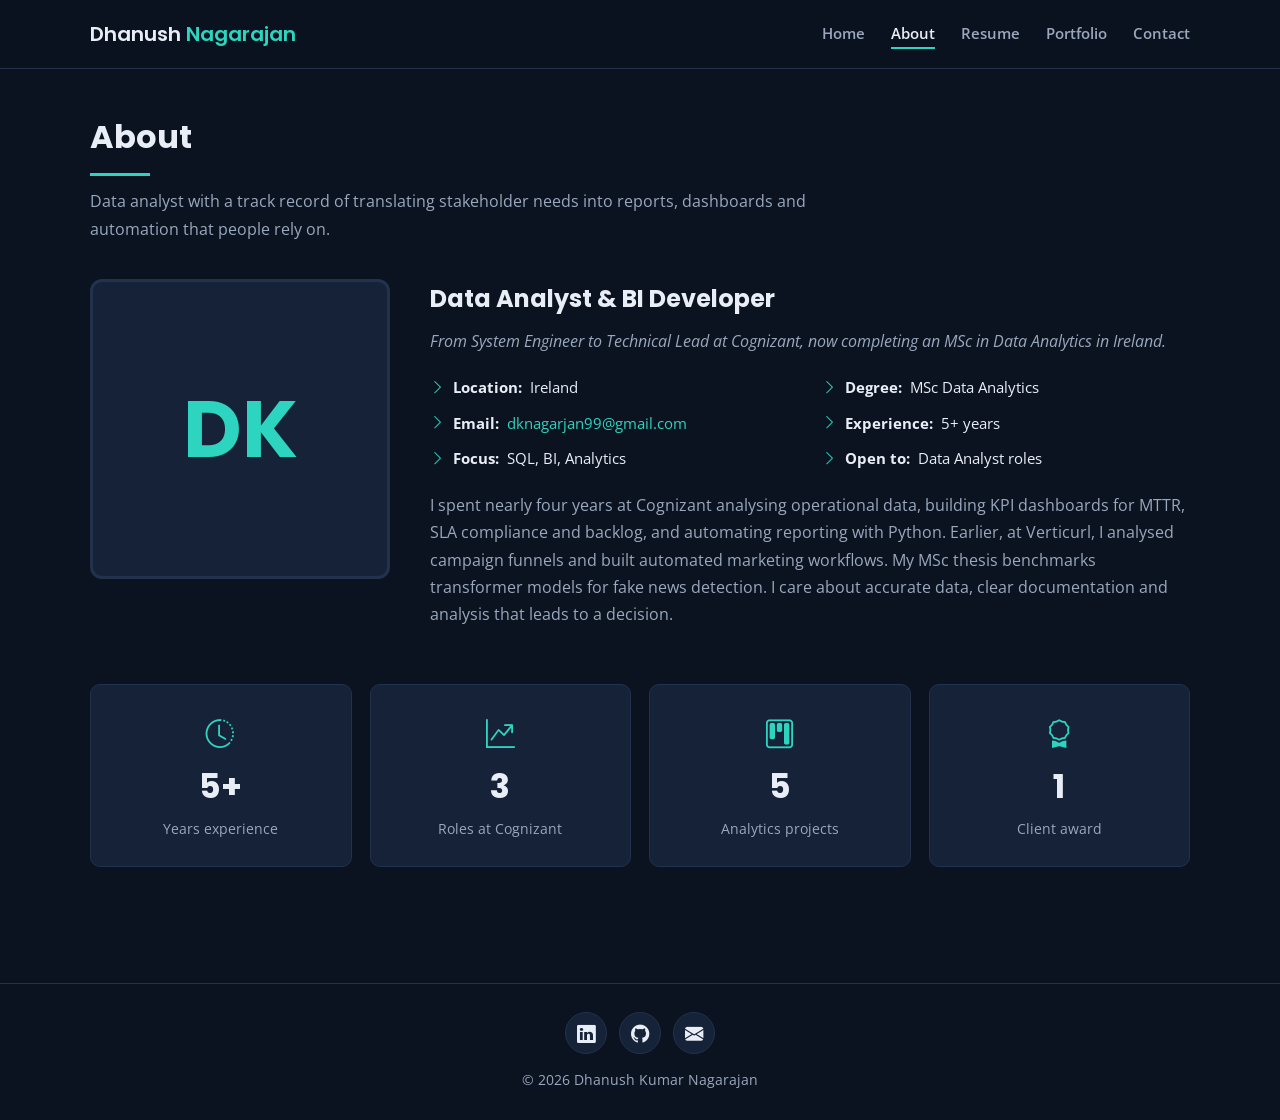
==== about.html @ 19d3b568 "Initial portfolio" ====
<!DOCTYPE html>
<html lang="en">
<head>
  <meta charset="UTF-8">
  <meta name="viewport" content="width=device-width, initial-scale=1.0">
  <title>About | Dhanush Kumar Nagarajan</title>
  <meta name="description" content="Data analyst with 5+ years in SQL, R, Python, Tableau and Power BI. MSc Data Analytics, TUS 2026.">
  <meta property="og:title" content="Dhanush Kumar Nagarajan | Data Analyst">
  <meta property="og:description" content="Data analyst with 5+ years in SQL, R, Python, Tableau and Power BI. MSc Data Analytics, TUS 2026.">
  <meta property="og:image" content="assets/profile.jpg">
  <link rel="icon" href="data:image/svg+xml,<svg xmlns='http://www.w3.org/2000/svg' viewBox='0 0 100 100'><rect width='100' height='100' rx='20' fill='%230b1320'/><text x='50' y='66' font-size='48' text-anchor='middle' fill='%232dd4bf' font-family='Arial' font-weight='bold'>DK</text></svg>">
  <link rel="preconnect" href="https://fonts.googleapis.com">
  <link rel="preconnect" href="https://fonts.gstatic.com" crossorigin>
  <link href="https://fonts.googleapis.com/css2?family=Open+Sans:ital,wght@0,400;0,600;1,400&family=Poppins:wght@400;600;700&display=swap" rel="stylesheet">
  <link rel="stylesheet" href="https://cdn.jsdelivr.net/npm/bootstrap-icons@1.11.3/font/bootstrap-icons.min.css">
  <link rel="stylesheet" href="style.css">
</head>
<body>

<header class="header">
  <div class="container header-inner">
    <a href="index.html" class="brand">Dhanush <span>Nagarajan</span></a>
    <nav class="nav">
      <ul>
        <li><a href="index.html">Home</a></li>
        <li><a href="about.html">About</a></li>
        <li><a href="resume.html">Resume</a></li>
        <li><a href="portfolio.html">Portfolio</a></li>
        <li><a href="contact.html">Contact</a></li>
      </ul>
    </nav>
    <button class="menu-btn" aria-label="Menu"><i class="bi bi-list"></i></button>
  </div>
</header>

<main class="page">
  <div class="container">

    <section class="block reveal">
      <div class="section-title">
        <h2>About</h2>
        <p>Data analyst with a track record of translating stakeholder needs into reports, dashboards and automation that people rely on.</p>
      </div>
      <div class="about">
        <div class="about-photo">
          <img src="assets/profile.jpg" alt="Dhanush Kumar Nagarajan"
               onerror="this.replaceWith(Object.assign(document.createElement('div'),{className:'initials',textContent:'DK'}))">
        </div>
        <div>
          <h3>Data Analyst &amp; BI Developer</h3>
          <p class="intro">From System Engineer to Technical Lead at Cognizant, now completing an MSc in Data Analytics in Ireland.</p>
          <ul class="facts">
            <li><i class="bi bi-chevron-right"></i><strong>Location:</strong> Ireland</li>
            <li><i class="bi bi-chevron-right"></i><strong>Degree:</strong> MSc Data Analytics</li>
            <li><i class="bi bi-chevron-right"></i><strong>Email:</strong> <a href="mailto:dknagarjan99@gmail.com">dknagarjan99@gmail.com</a></li>
            <li><i class="bi bi-chevron-right"></i><strong>Experience:</strong> 5+ years</li>
            <li><i class="bi bi-chevron-right"></i><strong>Focus:</strong> SQL, BI, Analytics</li>
            <li><i class="bi bi-chevron-right"></i><strong>Open to:</strong> Data Analyst roles</li>
          </ul>
          <p style="color:var(--muted)">I spent nearly four years at Cognizant analysing operational data, building KPI dashboards for MTTR, SLA compliance and backlog, and automating reporting with Python. Earlier, at Verticurl, I analysed campaign funnels and built automated marketing workflows. My MSc thesis benchmarks transformer models for fake news detection. I care about accurate data, clear documentation and analysis that leads to a decision.</p>
        </div>
      </div>
    </section>

    <section class="block reveal">
      <div class="stats">
        <div class="stat"><i class="bi bi-clock-history"></i><span class="num">5+</span><span>Years experience</span></div>
        <div class="stat"><i class="bi bi-graph-up-arrow"></i><span class="num">3</span><span>Roles at Cognizant</span></div>
        <div class="stat"><i class="bi bi-kanban"></i><span class="num">5</span><span>Analytics projects</span></div>
        <div class="stat"><i class="bi bi-award"></i><span class="num">1</span><span>Client award</span></div>
      </div>
    </section>

  </div>
</main>
<footer class="footer">
  <div class="container">
    <div class="social">
  <a href="https://linkedin.com/in/dhanush-kumar-nagarajan" target="_blank" rel="noopener" aria-label="LinkedIn"><i class="bi bi-linkedin"></i></a>
  <a href="https://github.com/dhanushknagarajan" target="_blank" rel="noopener" aria-label="GitHub"><i class="bi bi-github"></i></a>
  <a href="mailto:dknagarjan99@gmail.com" aria-label="Email"><i class="bi bi-envelope-fill"></i></a>
</div>
    <p>&copy; <span class="yr">2026</span> Dhanush Kumar Nagarajan</p>
  </div>
</footer>

<script src="main.js"></script>
</body>
</html>
---- style.css ----
:root {
  --bg: #0b1320;
  --bg-2: #111b2c;
  --card: #152238;
  --text: #e9eef6;
  --muted: #9aa8bd;
  --line: #22324d;
  --accent: #2dd4bf;
  --accent-dark: #14b8a6;
}

* { box-sizing: border-box; margin: 0; padding: 0; }
html { scroll-behavior: smooth; }
body {
  font-family: "Open Sans", system-ui, sans-serif;
  background: var(--bg);
  color: var(--text);
  line-height: 1.7;
}
a { color: var(--accent); text-decoration: none; }
img { max-width: 100%; display: block; }
h1, h2, h3, h4 { font-family: "Poppins", sans-serif; }

.container { width: min(1100px, 100% - 32px); margin-inline: auto; }

/* ---------- HEADER / NAV ---------- */
.header {
  position: fixed; inset: 0 0 auto 0; z-index: 50;
  background: rgba(11, 19, 32, .92); backdrop-filter: blur(8px);
  border-bottom: 1px solid var(--line);
}
.header-inner { display: flex; align-items: center; justify-content: space-between; height: 68px; }
.brand { font-family: "Poppins", sans-serif; font-weight: 600; font-size: 1.25rem; color: var(--text); }
.brand span { color: var(--accent); }
.nav ul { list-style: none; display: flex; gap: 26px; }
.nav a { color: var(--muted); font-weight: 600; font-size: .92rem; position: relative; padding: 4px 0; }
.nav a:hover, .nav a.active { color: var(--text); }
.nav a.active::after, .nav a:hover::after {
  content: ""; position: absolute; left: 0; right: 0; bottom: -2px; height: 2px; background: var(--accent);
}
.menu-btn { display: none; background: none; border: 0; color: var(--text); font-size: 1.7rem; cursor: pointer; }

/* ---------- HOME HERO ---------- */
.hero {
  min-height: 100vh; display: flex; align-items: center;
  background:
    linear-gradient(135deg, rgba(11,19,32,.93), rgba(11,19,32,.75)),
    url("assets/hero-bg.jpg") center/cover no-repeat,
    radial-gradient(circle at 80% 20%, #16345a 0%, var(--bg) 60%);
}
.hero h1 { font-size: clamp(2.4rem, 6vw, 4rem); font-weight: 700; line-height: 1.15; }
.hero h2 { font-size: clamp(1.2rem, 3vw, 1.7rem); font-weight: 400; color: var(--muted); margin: 14px 0 26px; }
.hero h2 .typed { color: var(--accent); border-right: 2px solid var(--accent); padding-right: 4px; }
.hero p { max-width: 560px; color: var(--muted); margin-bottom: 30px; }

.social { display: flex; gap: 12px; }
.social a {
  width: 42px; height: 42px; border-radius: 50%; display: grid; place-items: center;
  background: var(--card); color: var(--text); font-size: 1.15rem; border: 1px solid var(--line);
  transition: .2s;
}
.social a:hover { background: var(--accent); color: var(--bg); border-color: var(--accent); }

.btn {
  display: inline-block; padding: 11px 26px; border-radius: 50px; font-weight: 600; font-size: .92rem;
  border: 2px solid var(--accent); color: var(--accent); transition: .2s;
}
.btn:hover, .btn.solid { background: var(--accent); color: var(--bg); }
.btn.solid:hover { background: var(--accent-dark); border-color: var(--accent-dark); }
.btn-row { display: flex; flex-wrap: wrap; gap: 12px; margin-bottom: 30px; }

/* ---------- INNER PAGES ---------- */
.page { padding: 110px 0 60px; }
.section-title { margin-bottom: 36px; }
.section-title h2 {
  font-size: 2rem; font-weight: 700; position: relative; padding-bottom: 12px; display: inline-block;
}
.section-title h2::after {
  content: ""; position: absolute; left: 0; bottom: 0; width: 60px; height: 3px; background: var(--accent);
}
.section-title p { color: var(--muted); margin-top: 12px; max-width: 720px; }
.block { margin-bottom: 56px; }

/* ---------- ABOUT ---------- */
.about { display: grid; grid-template-columns: 300px 1fr; gap: 40px; align-items: start; }
.about-photo img, .initials {
  width: 100%; aspect-ratio: 1; object-fit: cover; border-radius: 12px; border: 3px solid var(--line);
}
.initials {
  display: grid; place-items: center; background: var(--card); color: var(--accent);
  font-family: "Poppins", sans-serif; font-size: 5rem; font-weight: 700;
}
.about h3 { font-size: 1.5rem; margin-bottom: 8px; }
.about .intro { color: var(--muted); font-style: italic; margin-bottom: 20px; }
.facts { display: grid; grid-template-columns: 1fr 1fr; gap: 10px 24px; list-style: none; margin: 20px 0; }
.facts li { display: flex; gap: 8px; font-size: .95rem; }
.facts i { color: var(--accent); }
.facts strong { white-space: nowrap; }

.stats { display: grid; grid-template-columns: repeat(4, 1fr); gap: 18px; }
.stat {
  background: var(--card); border: 1px solid var(--line); border-radius: 10px; padding: 24px; text-align: center;
}
.stat i { font-size: 1.8rem; color: var(--accent); }
.stat .num { display: block; font-family: "Poppins", sans-serif; font-size: 2.1rem; font-weight: 700; }
.stat span:last-child { color: var(--muted); font-size: .88rem; }

/* skill bars */
.skills-grid { display: grid; grid-template-columns: 1fr 1fr; gap: 6px 48px; }
.skill { margin-bottom: 18px; }
.skill-head { display: flex; justify-content: space-between; font-weight: 600; font-size: .9rem; margin-bottom: 6px; }
.skill-head span:last-child { color: var(--muted); }
.bar { height: 8px; background: var(--line); border-radius: 8px; overflow: hidden; }
.bar div { height: 100%; width: 0; background: linear-gradient(90deg, var(--accent-dark), var(--accent)); border-radius: 8px; transition: width 1.2s ease; }

/* ---------- RESUME ---------- */
.resume-cols { display: grid; grid-template-columns: 1fr 1fr; gap: 40px; }
.resume-title { font-size: 1.5rem; font-weight: 700; margin: 0 0 20px; }
.resume-item {
  position: relative; padding: 0 0 26px 24px; border-left: 2px solid var(--accent);
}
.resume-item::before {
  content: ""; position: absolute; left: -9px; top: 4px; width: 16px; height: 16px;
  border-radius: 50%; background: var(--bg); border: 2px solid var(--accent);
}
.resume-item h4 { font-size: 1.05rem; text-transform: uppercase; letter-spacing: .02em; }
.resume-item h5 {
  display: inline-block; background: var(--card); color: var(--accent); font-size: .82rem;
  padding: 3px 12px; border-radius: 4px; margin: 6px 0 10px; font-weight: 600;
}
.resume-item em { display: block; color: var(--muted); margin-bottom: 8px; font-size: .92rem; }
.resume-item ul { padding-left: 18px; color: var(--muted); font-size: .94rem; }
.resume-item li { margin-bottom: 4px; }

.skill-cats { display: grid; grid-template-columns: repeat(2, 1fr); gap: 18px; }
.skill-cat { background: var(--card); border: 1px solid var(--line); border-radius: 10px; padding: 20px; }
.skill-cat h4 { font-size: 1rem; margin-bottom: 10px; display: flex; gap: 8px; align-items: center; }
.skill-cat h4 i { color: var(--accent); }
.skill-cat ul { padding-left: 18px; color: var(--muted); font-size: .93rem; }

/* certification gallery */
.cert-grid { display: grid; grid-template-columns: repeat(3, 1fr); gap: 20px; }
.cert {
  background: var(--card); border: 1px solid var(--line); border-radius: 12px; overflow: hidden;
  transition: transform .2s, border-color .2s;
}
.cert:hover { transform: translateY(-5px); border-color: var(--accent); }
.cert-img {
  aspect-ratio: 16/10; display: grid; place-items: center; background: var(--bg-2);
  font-size: 3rem; color: var(--accent);
}
.cert-img img { width: 100%; height: 100%; object-fit: cover; }
.cert-body { padding: 16px 18px; }
.cert-body h4 { font-size: 1rem; }
.cert-body p { color: var(--muted); font-size: .86rem; }

/* ---------- PORTFOLIO ---------- */
.filters { display: flex; flex-wrap: wrap; gap: 8px; list-style: none; margin-bottom: 28px; }
.filters button {
  background: var(--card); color: var(--muted); border: 1px solid var(--line);
  padding: 7px 18px; border-radius: 50px; font-weight: 600; font-size: .86rem; cursor: pointer;
}
.filters button.active, .filters button:hover { background: var(--accent); color: var(--bg); border-color: var(--accent); }
.projects { display: grid; grid-template-columns: repeat(3, 1fr); gap: 22px; }
.project {
  background: var(--card); border: 1px solid var(--line); border-radius: 12px; overflow: hidden;
  display: flex; flex-direction: column; transition: transform .2s, border-color .2s;
}
.project:hover { transform: translateY(-5px); border-color: var(--accent); }
.project.hide { display: none; }
.project-thumb {
  aspect-ratio: 16/9; background: linear-gradient(135deg, #16345a, var(--bg-2));
  display: grid; place-items: center; font-size: 2.6rem; color: var(--accent);
}
.project-thumb img { width: 100%; height: 100%; object-fit: cover; }
.project-body { padding: 18px 20px 22px; display: flex; flex-direction: column; gap: 8px; flex: 1; }
.project-body .tag { color: var(--accent); font-size: .75rem; font-weight: 700; text-transform: uppercase; letter-spacing: .06em; }
.project-body h3 { font-size: 1.08rem; }
.project-body p { color: var(--muted); font-size: .92rem; }
.project-body .links { margin-top: auto; display: flex; gap: 16px; font-weight: 600; font-size: .88rem; }

/* ---------- CONTACT ---------- */
.contact-grid { display: grid; grid-template-columns: repeat(3, 1fr); gap: 20px; }
.contact-card {
  background: var(--card); border: 1px solid var(--line); border-radius: 12px; padding: 30px 20px; text-align: center;
}
.contact-card i {
  width: 56px; height: 56px; border-radius: 50%; display: inline-grid; place-items: center;
  border: 2px dashed var(--accent); color: var(--accent); font-size: 1.4rem; margin-bottom: 12px;
}
.contact-card h3 { font-size: 1.1rem; margin-bottom: 4px; }
.contact-card p, .contact-card a { color: var(--muted); font-size: .93rem; word-break: break-word; }
.contact-card a:hover { color: var(--accent); }

/* ---------- FOOTER ---------- */
.footer { border-top: 1px solid var(--line); padding: 28px 0; text-align: center; color: var(--muted); font-size: .88rem; }
.footer .social { justify-content: center; margin-bottom: 14px; }

/* reveal on scroll */
.reveal { opacity: 0; transform: translateY(24px); transition: opacity .7s ease, transform .7s ease; }
.reveal.in { opacity: 1; transform: none; }

/* ---------- MOBILE ---------- */
@media (max-width: 900px) {
  .projects, .cert-grid, .contact-grid { grid-template-columns: 1fr 1fr; }
  .stats { grid-template-columns: 1fr 1fr; }
}
@media (max-width: 760px) {
  .menu-btn { display: block; }
  .nav {
    position: fixed; top: 68px; left: 0; right: 0; background: var(--bg-2);
    border-bottom: 1px solid var(--line); display: none;
  }
  .nav.open { display: block; }
  .nav ul { flex-direction: column; gap: 0; padding: 8px 16px 16px; }
  .nav a { display: block; padding: 12px 0; }
  .nav a::after { display: none; }
  .about, .resume-cols, .skills-grid, .skill-cats { grid-template-columns: 1fr; }
  .about-photo { max-width: 220px; }
  .facts { grid-template-columns: 1fr; }
}
@media (max-width: 540px) {
  .projects, .cert-grid, .contact-grid { grid-template-columns: 1fr; }
}
@media (prefers-reduced-motion: reduce) {
  .reveal { opacity: 1; transform: none; transition: none; }
  .bar div { transition: none; }
}
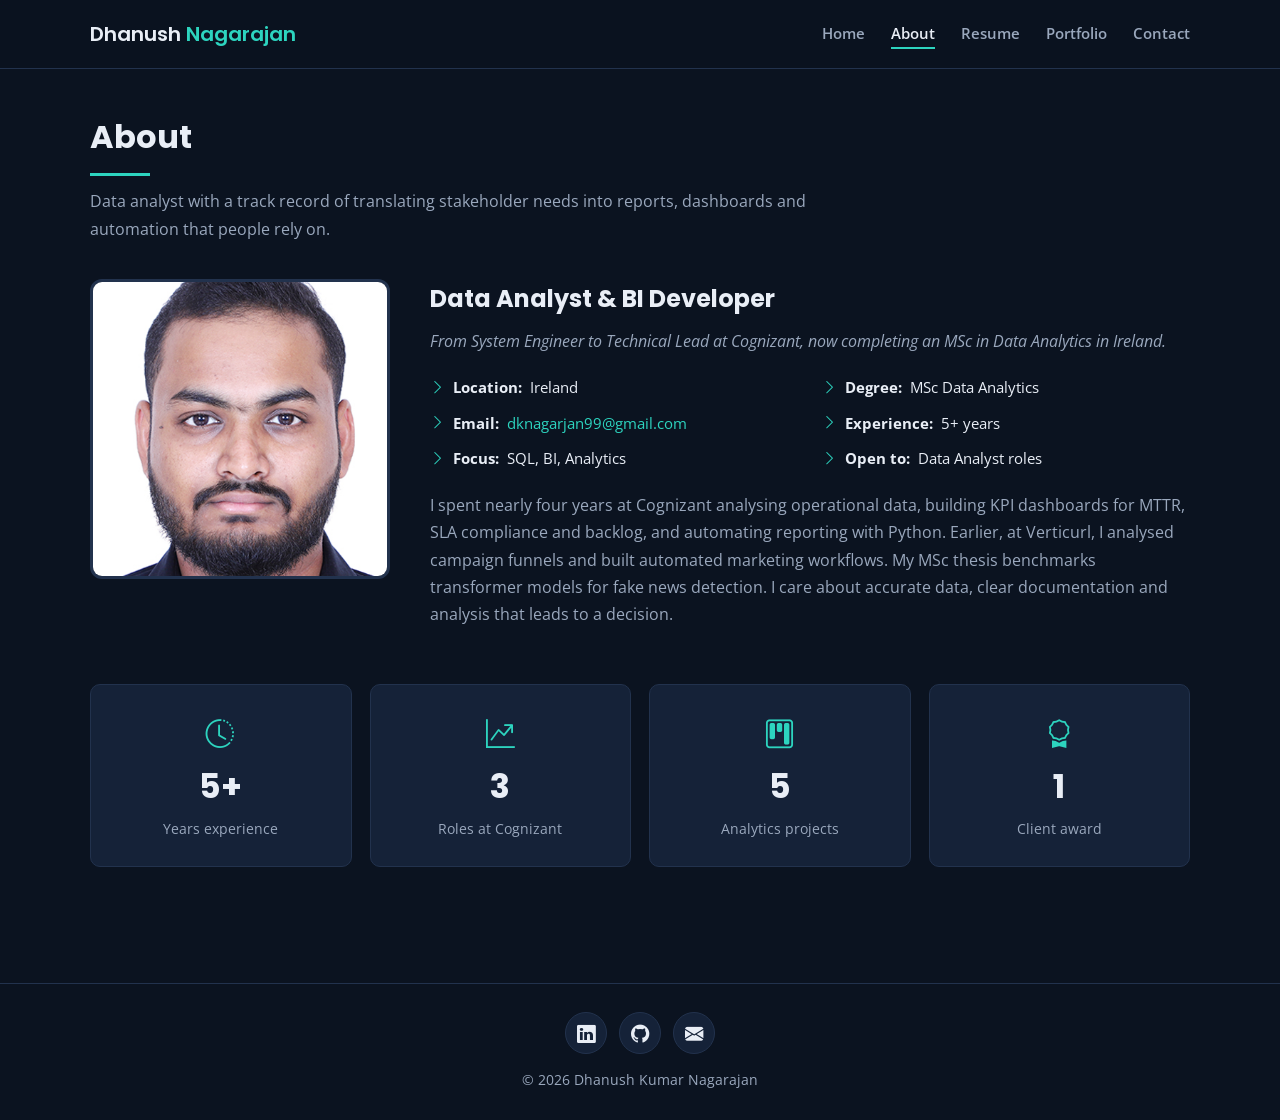
==== commit 1b9594e9: "Fix photo path" ====
--- a/about.html
+++ b/about.html
@@ -7,7 +7,7 @@
   <meta name="description" content="Data analyst with 5+ years in SQL, R, Python, Tableau and Power BI. MSc Data Analytics, TUS 2026.">
   <meta property="og:title" content="Dhanush Kumar Nagarajan | Data Analyst">
   <meta property="og:description" content="Data analyst with 5+ years in SQL, R, Python, Tableau and Power BI. MSc Data Analytics, TUS 2026.">
-  <meta property="og:image" content="assets/profile.jpg">
+  <meta property="og:image" content="profile.jpg">
   <link rel="icon" href="data:image/svg+xml,<svg xmlns='http://www.w3.org/2000/svg' viewBox='0 0 100 100'><rect width='100' height='100' rx='20' fill='%230b1320'/><text x='50' y='66' font-size='48' text-anchor='middle' fill='%232dd4bf' font-family='Arial' font-weight='bold'>DK</text></svg>">
   <link rel="preconnect" href="https://fonts.googleapis.com">
   <link rel="preconnect" href="https://fonts.gstatic.com" crossorigin>
@@ -43,7 +43,7 @@
       </div>
       <div class="about">
         <div class="about-photo">
-          <img src="assets/profile.jpg" alt="Dhanush Kumar Nagarajan"
+          <img src="profile.jpg" alt="Dhanush Kumar Nagarajan"
                onerror="this.replaceWith(Object.assign(document.createElement('div'),{className:'initials',textContent:'DK'}))">
         </div>
         <div>
